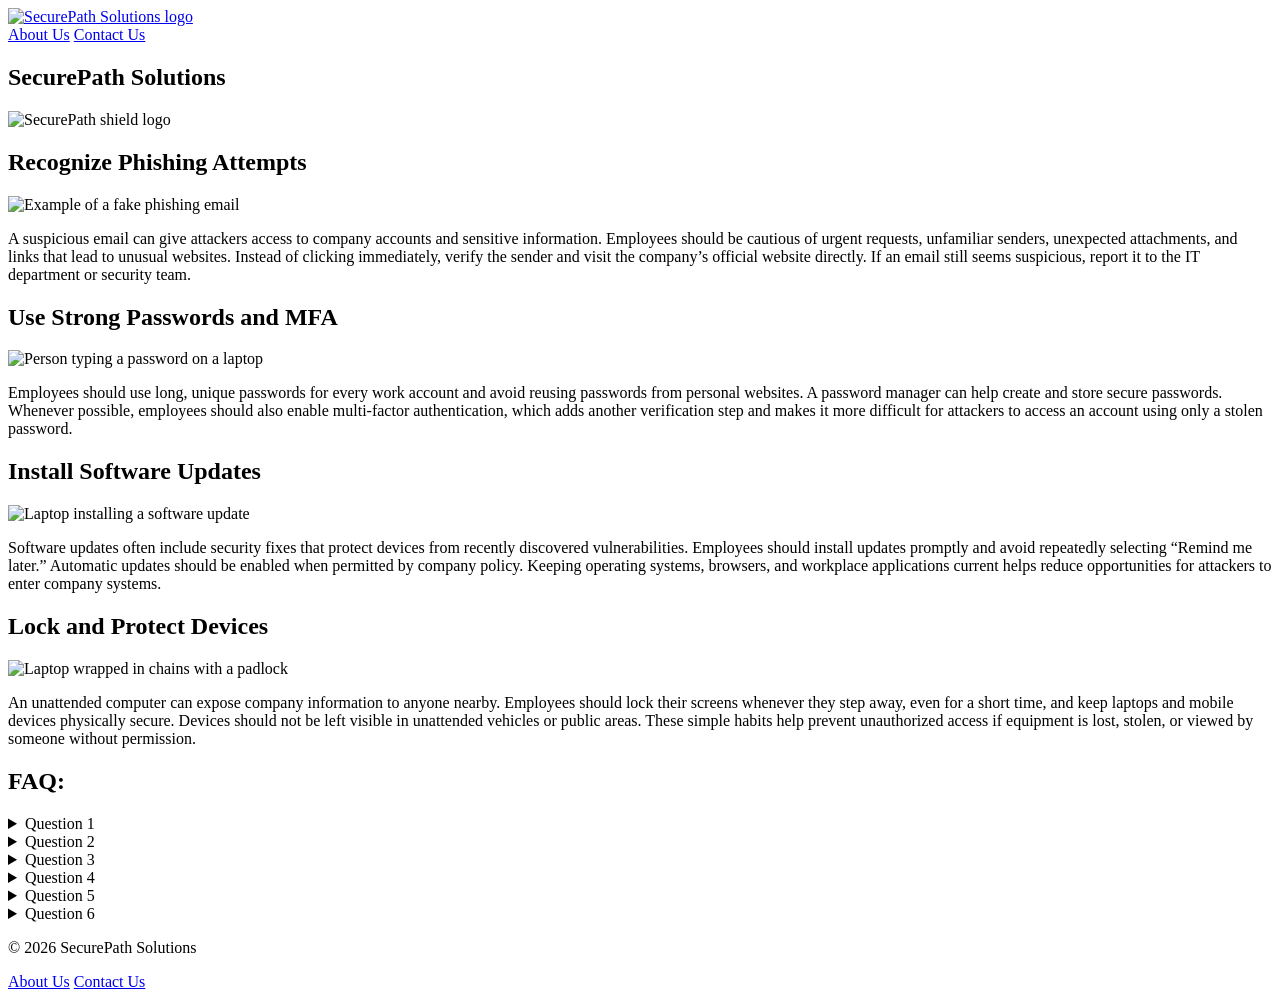
==== pugmire/index.html @ 5f3ba9ef "HTML W10 Home Page - Pugmire Site" ====
<!DOCTYPE html>
<html lang="en">
<head>
    <meta charset="UTF-8">
    <meta name="viewport" content="width=device-width, initial-scale=1.0">
    <title>SecurePath Solutions | Cybersecurity for Employees</title>
</head>
<body>
    <header>
        <a href="index.html"><img src="images/securepath-logo.png" alt="SecurePath Solutions logo"></a>
        <nav>
            <a href="about.html">About Us</a>
            <a href="contact.html">Contact Us</a>
        </nav>
    </header>

    <main>
        <section class="hero">
            <h1>SecurePath Solutions</h1>
            <img src="images/securepath-shield.png" alt="SecurePath shield logo">
        </section>

        <section>
            <h2>Recognize Phishing Attempts</h2>
            <img src="images/phishing-email.jpg" alt="Example of a fake phishing email">
            <p>A suspicious email can give attackers access to
            company accounts and sensitive information.
            Employees should be cautious of urgent
            requests, unfamiliar senders, unexpected
            attachments, and links that lead to unusual
            websites. Instead of clicking immediately, verify
            the sender and visit the company’s official
            website directly. If an email still seems
            suspicious, report it to the IT department or
            security team.
            </p>
        </section>

        <section>
            <h2>Use Strong Passwords and MFA</h2>
            <img src="images/strong-passwords.jpg" alt="Person typing a password on a laptop">
            <p>Employees should use long, unique passwords
            for every work account and avoid reusing
            passwords from personal websites. A password
            manager can help create and store secure
            passwords. Whenever possible, employees
            should also enable multi-factor authentication,
            which adds another verification step and makes
            it more difficult for attackers to access an
            account using only a stolen password.
            </p>
        </section>

        <section>
            <h2>Install Software Updates</h2>
            <img src="images/software-updates.jpg" alt="Laptop installing a software update">
            <p>Software updates often include security fixes
            that protect devices from recently discovered
            vulnerabilities. Employees should install
            updates promptly and avoid repeatedly
            selecting “Remind me later.” Automatic updates
            should be enabled when permitted by company
            policy. Keeping operating systems, browsers,
            and workplace applications current helps
            reduce opportunities for attackers to enter
            company systems.
            </p>
        </section>

        <section>
            <h2>Lock and Protect Devices</h2>
            <img src="images/locked-laptop.jpg" alt="Laptop wrapped in chains with a padlock">
            <p>An unattended computer can expose company
            information to anyone nearby. Employees
            should lock their screens whenever they step
            away, even for a short time, and keep laptops
            and mobile devices physically secure. Devices
            should not be left visible in unattended vehicles
            or public areas. These simple habits help
            prevent unauthorized access if equipment is
            lost, stolen, or viewed by someone without
            permission.
            </p>
        </section>

        <section class="faq">
            <h2>FAQ:</h2>
            <details>
                <summary>Question 1</summary>
                <p>Answer 1</p>
            </details>

            <details>
                <summary>Question 2</summary>
                <p>Answer 2 </p>
            </details>
            <details>
                <summary>Question 3</summary>
                <p>Answer 3</p>
            </details>
            <details>
                <summary>Question 4</summary>
                <p>Answer 4</p>
            </details>
            <details>
                <summary>Question 5</summary>
                <p>Answer 5</p>
            </details>
            <details>
                <summary>Question 6</summary>
                <p>Answer 6</p>
            </details>
        </section>
    </main>

    <footer>
        <p>&copy; 2026 SecurePath Solutions</p>
        <nav>
            <a href="about.html">About Us</a>
            <a href="contact.html">Contact Us</a>
        </nav>
    </footer>
</body>
</html>
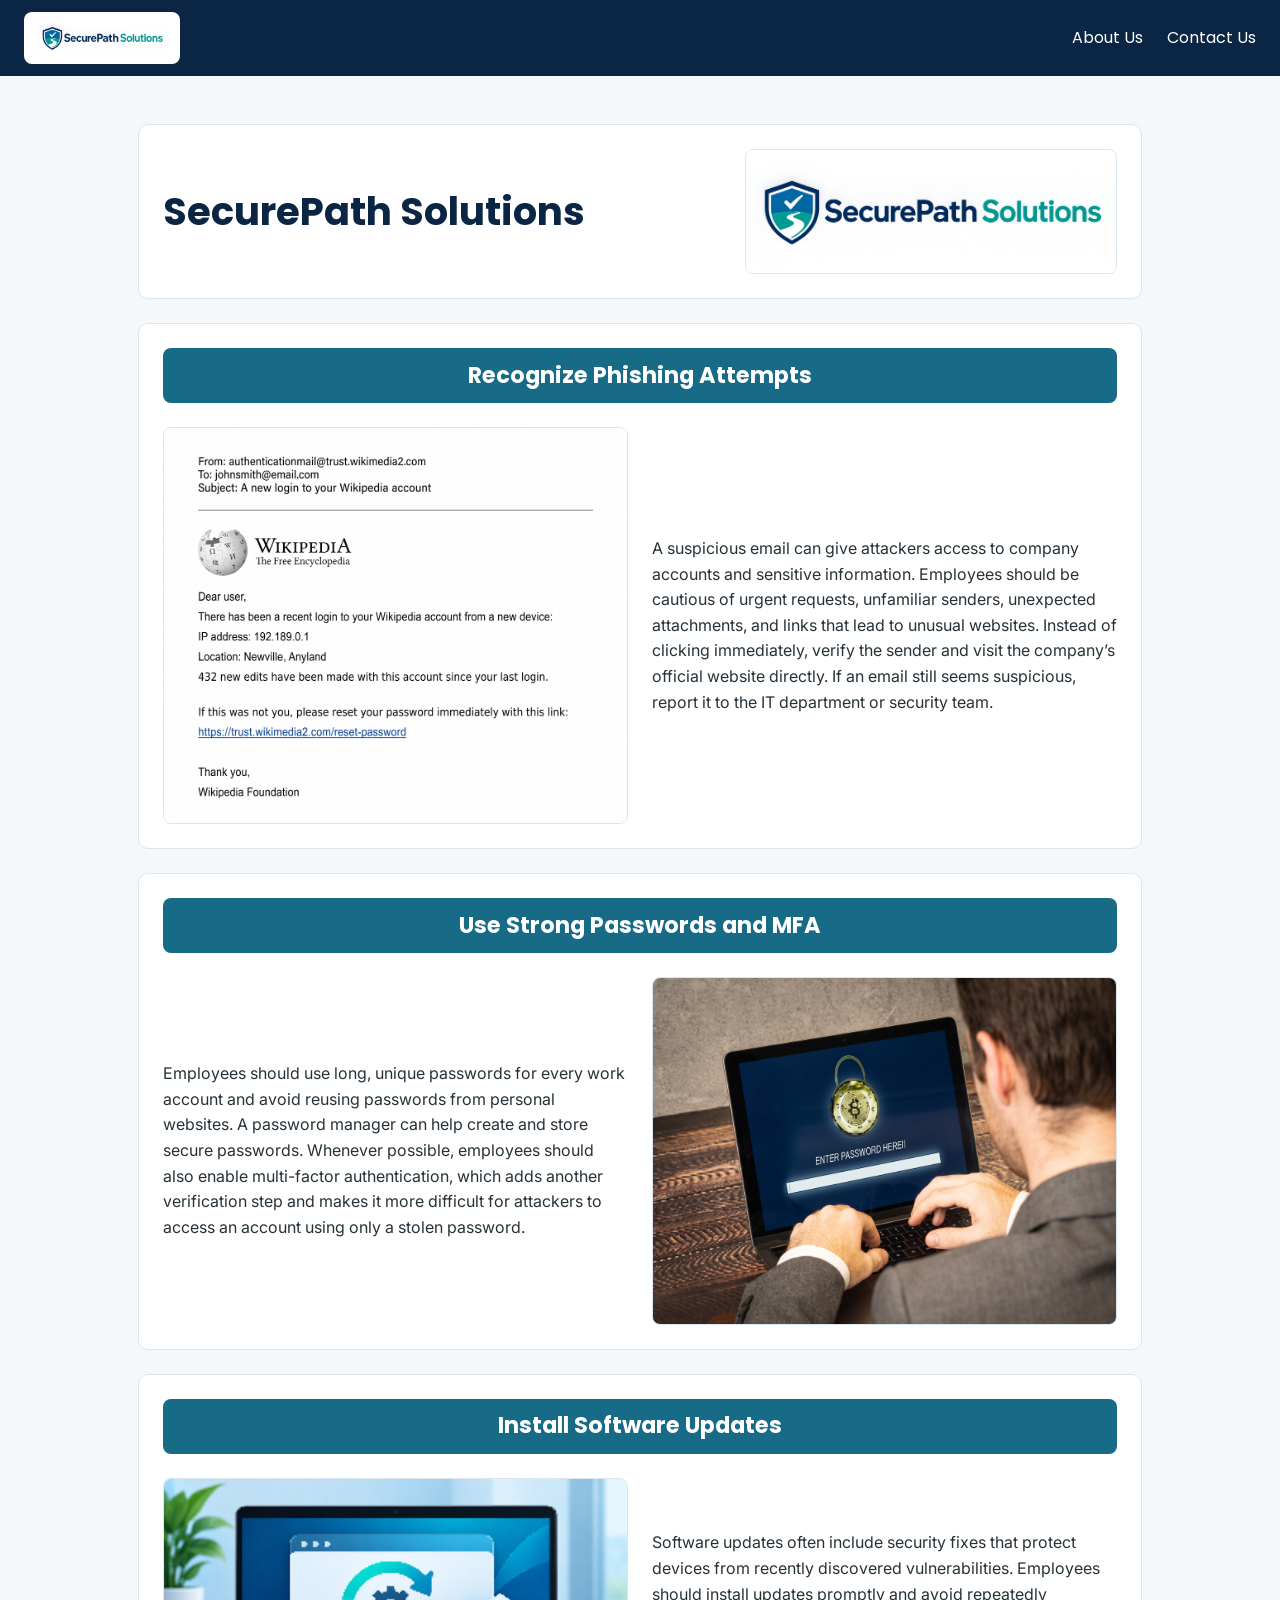
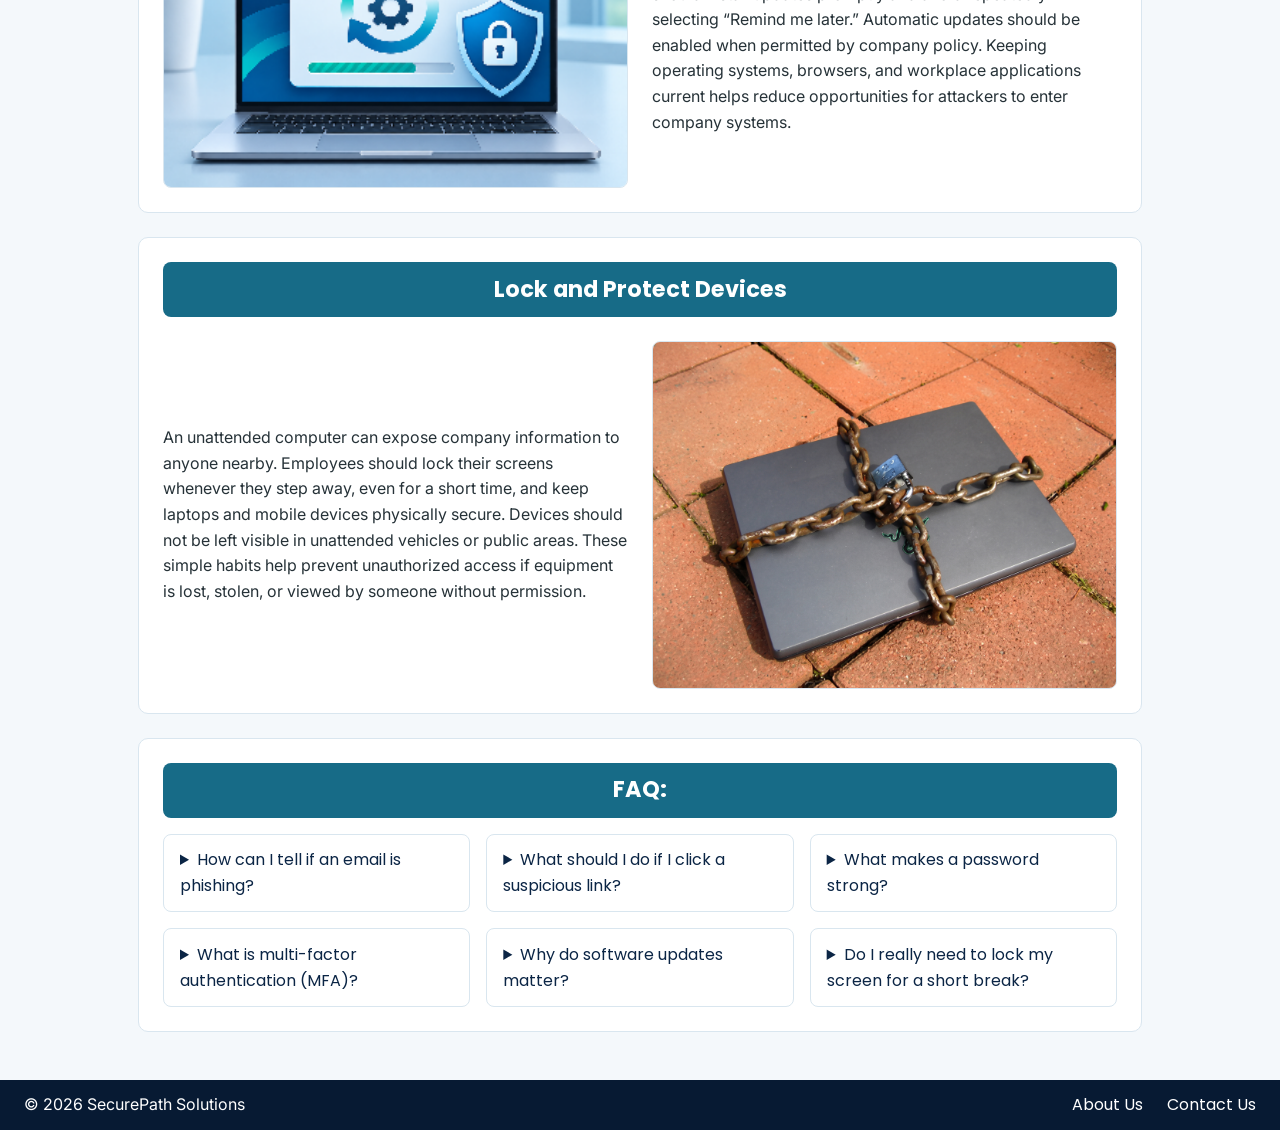
==== commit c9202d50: "W11 CSS" ====
--- a/pugmire/index.html
+++ b/pugmire/index.html
@@ -1,13 +1,18 @@
 <!DOCTYPE html>
 <html lang="en">
+
 <head>
     <meta charset="UTF-8">
     <meta name="viewport" content="width=device-width, initial-scale=1.0">
     <title>SecurePath Solutions | Cybersecurity for Employees</title>
+    <link href="https://fonts.googleapis.com/css2?family=Inter&family=Poppins:wght@500;600&display=swap"
+        rel="stylesheet">
+    <link rel="stylesheet" href="styles/styles.css">
 </head>
+
 <body>
     <header>
-        <a href="index.html"><img src="images/securepath-logo.png" alt="SecurePath Solutions logo"></a>
+        <a href="index.html"><img src="images/securepath-shield.png" alt="SecurePath Solutions logo"></a>
         <nav>
             <a href="about.html">About Us</a>
             <a href="contact.html">Contact Us</a>
@@ -24,15 +29,15 @@
             <h2>Recognize Phishing Attempts</h2>
             <img src="images/phishing-email.jpg" alt="Example of a fake phishing email">
             <p>A suspicious email can give attackers access to
-            company accounts and sensitive information.
-            Employees should be cautious of urgent
-            requests, unfamiliar senders, unexpected
-            attachments, and links that lead to unusual
-            websites. Instead of clicking immediately, verify
-            the sender and visit the company’s official
-            website directly. If an email still seems
-            suspicious, report it to the IT department or
-            security team.
+                company accounts and sensitive information.
+                Employees should be cautious of urgent
+                requests, unfamiliar senders, unexpected
+                attachments, and links that lead to unusual
+                websites. Instead of clicking immediately, verify
+                the sender and visit the company’s official
+                website directly. If an email still seems
+                suspicious, report it to the IT department or
+                security team.
             </p>
         </section>
 
@@ -40,30 +45,30 @@
             <h2>Use Strong Passwords and MFA</h2>
             <img src="images/strong-passwords.jpg" alt="Person typing a password on a laptop">
             <p>Employees should use long, unique passwords
-            for every work account and avoid reusing
-            passwords from personal websites. A password
-            manager can help create and store secure
-            passwords. Whenever possible, employees
-            should also enable multi-factor authentication,
-            which adds another verification step and makes
-            it more difficult for attackers to access an
-            account using only a stolen password.
+                for every work account and avoid reusing
+                passwords from personal websites. A password
+                manager can help create and store secure
+                passwords. Whenever possible, employees
+                should also enable multi-factor authentication,
+                which adds another verification step and makes
+                it more difficult for attackers to access an
+                account using only a stolen password.
             </p>
         </section>
 
         <section>
             <h2>Install Software Updates</h2>
-            <img src="images/software-updates.jpg" alt="Laptop installing a software update">
+            <img src="images/software-updates.png" alt="Laptop installing a software update">
             <p>Software updates often include security fixes
-            that protect devices from recently discovered
-            vulnerabilities. Employees should install
-            updates promptly and avoid repeatedly
-            selecting “Remind me later.” Automatic updates
-            should be enabled when permitted by company
-            policy. Keeping operating systems, browsers,
-            and workplace applications current helps
-            reduce opportunities for attackers to enter
-            company systems.
+                that protect devices from recently discovered
+                vulnerabilities. Employees should install
+                updates promptly and avoid repeatedly
+                selecting “Remind me later.” Automatic updates
+                should be enabled when permitted by company
+                policy. Keeping operating systems, browsers,
+                and workplace applications current helps
+                reduce opportunities for attackers to enter
+                company systems.
             </p>
         </section>
 
@@ -71,44 +76,54 @@
             <h2>Lock and Protect Devices</h2>
             <img src="images/locked-laptop.jpg" alt="Laptop wrapped in chains with a padlock">
             <p>An unattended computer can expose company
-            information to anyone nearby. Employees
-            should lock their screens whenever they step
-            away, even for a short time, and keep laptops
-            and mobile devices physically secure. Devices
-            should not be left visible in unattended vehicles
-            or public areas. These simple habits help
-            prevent unauthorized access if equipment is
-            lost, stolen, or viewed by someone without
-            permission.
+                information to anyone nearby. Employees
+                should lock their screens whenever they step
+                away, even for a short time, and keep laptops
+                and mobile devices physically secure. Devices
+                should not be left visible in unattended vehicles
+                or public areas. These simple habits help
+                prevent unauthorized access if equipment is
+                lost, stolen, or viewed by someone without
+                permission.
             </p>
         </section>
 
         <section class="faq">
             <h2>FAQ:</h2>
             <details>
-                <summary>Question 1</summary>
-                <p>Answer 1</p>
+                <summary>How can I tell if an email is phishing?</summary>
+                <p>Watch for urgent requests, unfamiliar senders, unexpected attachments, and links to unusual websites.
+                    Verify the sender before clicking anything.</p>
             </details>
 
             <details>
-                <summary>Question 2</summary>
-                <p>Answer 2 </p>
+                <summary>What should I do if I click a suspicious link?</summary>
+                <p>Disconnect from the network if you can, don't enter any information, and report it to your IT or
+                    security team right away. Quick reporting limits the damage.</p>
             </details>
+
             <details>
-                <summary>Question 3</summary>
-                <p>Answer 3</p>
+                <summary>What makes a password strong?</summary>
+                <p>A strong password is long, unique to each account, and never reused from personal websites. A
+                    password manager can create and store them for you.</p>
             </details>
+
             <details>
-                <summary>Question 4</summary>
-                <p>Answer 4</p>
+                <summary>What is multi-factor authentication (MFA)?</summary>
+                <p>MFA adds a second verification step, such as a code on your phone, after your password. Even if a
+                    password is stolen, attackers can't get in with it alone.</p>
             </details>
+
             <details>
-                <summary>Question 5</summary>
-                <p>Answer 5</p>
+                <summary>Why do software updates matter?</summary>
+                <p>Updates include security fixes for recently discovered vulnerabilities. Installing them promptly, and
+                    enabling automatic updates when allowed, keeps attackers out.</p>
             </details>
+
             <details>
-                <summary>Question 6</summary>
-                <p>Answer 6</p>
+                <summary>Do I really need to lock my screen for a short break?</summary>
+                <p>Yes. An unattended computer can expose company information to anyone nearby, even if you're only gone
+                    a minute. Lock your screen whenever you step away.</p>
             </details>
         </section>
     </main>
@@ -121,4 +136,5 @@
         </nav>
     </footer>
 </body>
+
 </html>
--- a/pugmire/styles/styles.css
+++ b/pugmire/styles/styles.css
@@ -0,0 +1,263 @@
+* {
+    box-sizing: border-box;
+}
+
+body {
+    margin: 0;
+    background-color: #F4F8FB;
+    color: #263238;
+    font-family: "Inter", Arial, sans-serif;
+    line-height: 1.6;
+}
+
+h1, h2, summary, nav a {
+    font-family: "Poppins", Arial, sans-serif;
+}
+
+img {
+    max-width: 100%;
+    height: auto;
+    display: block;
+}
+
+header, footer {
+    display: flex;
+    justify-content: space-between;
+    align-items: center;
+    flex-wrap: wrap;
+    gap: 0.75rem;
+    padding: 0.75rem 1.5rem;
+    color: #FFFFFF;
+}
+
+header {
+    background-color: #0B2545;
+}
+
+footer {
+    background-color: #071A33;
+}
+
+footer p {
+    margin: 0;
+}
+
+header > a {
+    background-color: #FFFFFF;
+    border-radius: 8px;
+    padding: 4px 12px;
+}
+
+header img {
+    height: 44px;
+    width: auto;
+}
+
+nav a {
+    color: #FFFFFF;
+    text-decoration: none;
+    margin-left: 1.25rem;
+}
+
+nav a:hover {
+    color: #16A6A0;
+    text-decoration: underline;
+}
+
+main {
+    max-width: 1100px;
+    margin: 0 auto;
+    padding: 1.5rem;
+}
+
+main section {
+    background-color: #FFFFFF;
+    border: 1px solid #D9E6EF;
+    border-radius: 10px;
+    padding: 1.5rem;
+    margin: 1.5rem;
+}
+
+.hero {
+    display: grid;
+    grid-template-columns: 3fr 2fr;
+    gap: 1.5rem;
+    align-items: center;
+}
+
+.hero h1 {
+    margin: 0;
+    color: #0B2545;
+    font-size: 2.4rem;
+}
+
+.hero img {
+    max-height: 220px;
+    width: auto;
+    margin: 0 auto;
+}
+
+main section:not(.hero):not(.faq) {
+    display: grid;
+    grid-template-columns: 1fr 1fr;
+    gap: 1.5rem;
+    align-items: center;
+}
+
+main section h2 {
+    grid-column: 1 / -1;
+    margin: 0;
+    background-color: #176B87;
+    color: #FFFFFF;
+    text-align: center;
+    font-size: 1.4rem;
+    padding: 0.6rem 1rem;
+    border-radius: 8px;
+}
+
+main section img {
+    border-radius: 8px;
+    border: 1px solid #D9E6EF;
+    width: 100%;
+}
+
+main section p {
+    margin: 0;
+}
+
+main section:nth-of-type(odd):not(.hero) img {
+    grid-column: 2;
+    grid-row: 2;
+}
+
+.faq {
+    display: grid;
+    grid-template-columns: repeat(3, 1fr);
+    gap: 1rem;
+    align-items: start;
+}
+
+details {
+    border: 1px solid #D9E6EF;
+    border-radius: 8px;
+    background-color: #FFFFFF;
+}
+
+summary {
+    cursor: pointer;
+    padding: 0.8rem 1rem;
+    color: #0B2545;
+}
+
+summary:hover {
+    background-color: #10847F;
+    color: #FFFFFF;
+}
+
+details p {
+    padding: 0.8rem 1rem;
+    border-top: 1px solid #D9E6EF;
+}
+
+main section.info:not(.hero):not(.faq) {
+    display: block;
+}
+
+main section.info h2 {
+    margin-bottom: 1.25rem;
+}
+
+main section.page-title {
+    text-align: center;
+}
+
+main section.page-title h1 {
+    margin: 0;
+    color: #0B2545;
+    font-size: 2.4rem;
+    font-family: "Poppins", Arial, sans-serif;
+}
+
+.about-logo {
+    max-width: 400px;
+    margin: 1.5rem auto 0;
+    border: none;
+}
+
+.feedback-form {
+    display: grid;
+    grid-template-columns: 1fr 2fr;
+    grid-template-areas:
+        "subject message"
+        ".       submit";
+    gap: 1rem;
+    align-items: start;
+}
+
+.field-subject {grid-area: subject;}
+.field-message {grid-area: message;}
+.feedback-form button {grid-area: submit;}
+
+.feedback-form label {
+    display: block;
+    margin-bottom: 0.4rem;
+    font-family: "Poppins", Arial, sans-serif;
+    color: #0B2545
+}
+
+.feedback-form select, .feedback-form textarea {
+    width: 100%;
+    padding: 0.7rem 0.9rem;
+    border: 1px solid #D9E6EF;
+    border-radius: 8px;
+    background-color: #FFFFFF;
+    color: #263238;
+    font-family: "Inter", Arial, sans-serif;
+    font-size: 1rem;
+}
+
+.feedback-form textarea {
+    resize: vertical;
+}
+
+.feedback-form select:focus, .feedback-form textarea:focus {
+    outline: 2px solid #16A6A0;
+    border-color: #16A6A0;
+}
+
+.feedback-form button {
+    padding: 0.8rem 1rem;
+    border: none;
+    border-radius: 8px;
+    background-color: #16A6A0;
+    color: #FFFFFF;
+    font-family: "Poppins", Arial, sans-serif;
+    font-size: 1rem;
+    cursor: pointer;
+}
+
+.feedback-form button:hover {
+    background-color: #10847F;
+}
+
+.contact-links a {
+    display: block;
+    padding: 1rem 0.5rem;
+    text-align: center;
+    text-decoration: none;
+    font-family: "Poppins", Arial, sans-serif;
+    color: #0B2545;
+    background-color: #FFFFFF;
+    border: 1px solid #D9E6EF;
+    border-radius: 8px;
+}
+
+.contact-links a:hover {
+    background-color: #10847F;
+    color: #FFFFFF;
+}
+
+.contact-links {
+    grid-template-columns: repeat(2, 1fr);
+    list-style: none;
+}
